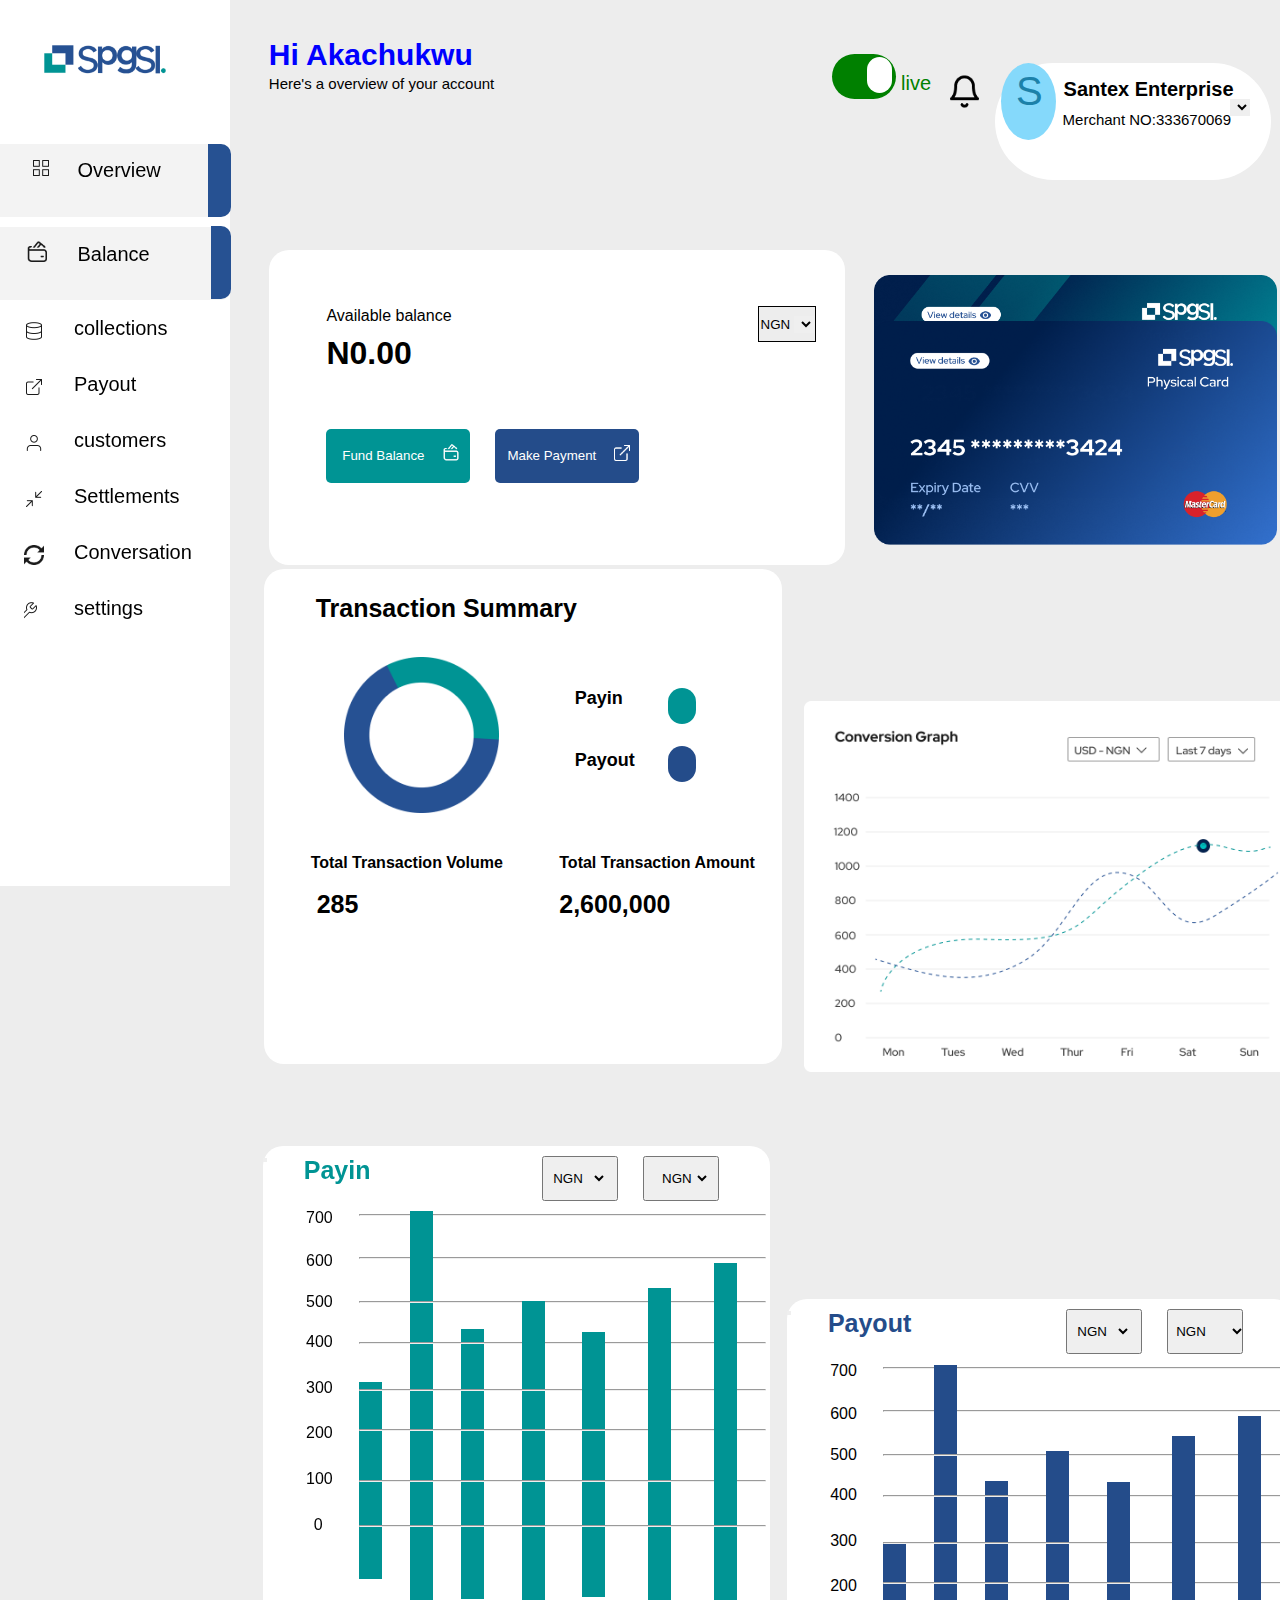
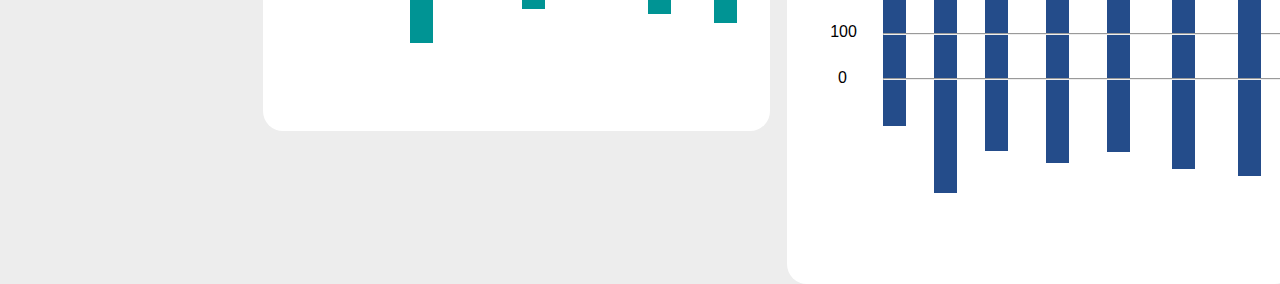
==== index.html @ f30aaa56 "finalized product" ====
<!DOCTYPE html>
<html lang="en">
<head>
    <meta charset="UTF-8">
    <meta name="viewport" content="width=device-width, initial-scale=1.0">
    <title>Shallows Dashboard</title>
    <link rel="stylesheet" href="style.css">
    <link rel="icon" href="bootstrap-icons-1.11.3/">
    <!-- <link rel="stylesheet" href="bootstrap.css">
    <link rel="stylesheet" href="bootstrap.min.css"> -->
</head>
<body>
        <header class="header__container">
            <h1>Hi Akachukwu</h1>
            <p>Here's a  overview of your account</p>
            <div class="header__content">
                <button class="btn-box"></button>
                <span class="unknown"></span>
                <p>live</p>
                <img class="bell" src="Images/bell-icon.png">
            </div>

            <div class="known">
                <span class="known">S</span>
            </div>
            <div class="header__content-2">
                <h1>Santex Enterprise</h1>
                <p>Merchant NO:333670069</p>
                <div class="header__content-con">
                <select name="come" id=""></select>
            </div>
            </div>
        </header>
        <aside class="aside">
            <div class="logo">
            <img src="Images/logo.png">
        </div>
            <nav class="navbar">
                
                <div class="nav-content">
                <img class="img-1" src="Images/overview-icon.png">
                <a href="index.html">Overview</a>
                <span class="span-1"></span>
            </div>
            <div class="nav-content-1">
                <div class="nav-content-2">
                <img class="image" src="Images/balances-icon.png">
                <a href="balance.html">Balance</a>
                <span class="span-2"></span>
            </div>
            </div>

                <img src="Images/collections-icon.png">
                <p class="active">collections</p>

                <img src="Images/payout-icon.png">
                <p class="active">Payout</p>

                <img src="Images/customer-icon.png">
                <p class="active">customers</p>

                <img src="Images/settlement-icon.png">
                <p class="active">Settlements</p>

                <img src="Images/conversion-icon.png">
                <p class="active">Conversation</p>

                <img src="Images/settings-icon.png">
                <p class="active">settings</p>
            </nav>
        </aside>
        <main class="main__container">
            <p>Available balance</p>
            <h1>N0.00</h1>
            <div class="main__content-1">
                <button class="btn-box-2">
                    NGN
                    <select name="" id=""></select>
                </button>
            </div>
            <div class="main__content">
                <button class="make">Fund Balance<img src="Images/wallet-icon.png"></button>
                <button class="fund">Make Payment<img src="Images/transfer-icon.png"></button>
            </div>

            <div class="atm-cards">
                <img src="Images/card-1.png">
                </div>
                <div class="atm-card-1">
                <img src="Images/card-2.png">
            </div>


            <div class="next__section">
                <h1>Transaction Summary</h1>
                <div class="next__section-1">
                    <img src="Images/chart.png">
                    <p class="p-1">Payin <span class="s-1"></span></p>
                    <p class="p-2">Payout <span class="s-2"></span></p>
                </div>
                <div class="contents">
                    <p>Total Transaction Volume</p>
                    <h1>285</h1>
                </div>
                <div class="content-2">
                    <p>Total Transaction Amount</p>
                    <h1>2,600,000</h1>
                </div>
            </div>

            <div class="ruin">
                <img src="Images/graph-one.png" alt="graph">
            </div>


            <div class="charts">


                <div class="cool-2">
                    <h1>Payin</h1>
                    <button class="btn-box-4">
                        <label class="content">NGN</label> 
                        <select class="show">
                            <option class="active">Last 7 Days</option>
                            <option class="active">Last 4 Weeks</option>
                            <option class="active">Last 12 Months</option>
                        </select>
                    </button>
                </div>
                <div class="cool-1">
                    <button class="btn-box-5">
                        NGN
                        <select name="" id=""></select>
                    </button>
                </div>


            <div class="chart-1">
                <p>700</p>
                <hr class="h-1">
                <button class="but-1"></button>
            </div>

            <div class="chart-2">
                <p>600</p>
                <hr>
                <button class="but-2"></button>
            </div>

            <div class="chart-3">
                <p>500</p>
                <hr>
                <button class="but-3"></button>
            </div>

            <div class="chart-4">
                <p>400</p>
                <hr>
                <button class="but-4"></button>
            </div>

            <div class="chart-5">
                <p>300</p>
                <hr>
                <button class="but-5"></button>
            </div>

            <div class="chart-6">
                <p>200</p>
                <hr>
                <button class="but-6"></button>
            </div>

            <div class="chart-7">
                <p>100</p>
                <hr>
                <button class="but-7"></button>
            </div>

            <div class="chart-8">
                <p>0</p>
                <hr>
                <button class="but-8"></button>
            </div>
        </div>



        
        <div class="charls">


            <div class="cool-3">
                <h1>Payout</h1>
                <button class="btn-box-7">
                    <label class="content">NGN</label> 
                    <select class="show">
                        <option class="active">Last 7 Days</option>
                        <option class="active">Last 4 Weeks</option>
                        <option class="active">Last 12 Months</option>
                    </select>
                </button>
            </div>
            <div class="cool-4">
                <button class="btn-box-8">
                    NGN
                    <select name="" id=""></select>
                </button>
            </div>


        <div class="charls-1">
            <p>700</p>
            <hr class="h-1">
            <button class="gut-1"></button>
        </div>

        <div class="charls-2">
            <p>600</p>
            <hr>
            <button class="gut-2"></button>
        </div>

        <div class="charls-3">
            <p>500</p>
            <hr>
            <button class="gut-3"></button>
        </div>

        <div class="charls-4">
            <p>400</p>
            <hr>
            <button class="gut-4"></button>
        </div>

        <div class="charls-5">
            <p>300</p>
            <hr>
            <button class="gut-5"></button>
        </div>

        <div class="charls-6">
            <p>200</p>
            <hr>
            <button class="gut-6"></button>
        </div>

        <div class="charls-7">
            <p>100</p>
            <hr>
            <button class="gut-7"></button>
        </div>

        <div class="charls-8">
            <p>0</p>
            <hr>
            <button class="gut-8"></button>
        </div>
    </div>
        </main>
    
</body>
</html>
---- style.css ----
*{
    margin: 0;
    padding: 0;
    font-family: 'Poppins', sans-serif;
}

body{
    background: #ededed;
    overflow-x: hidden;
}

aside{
    position: fixed;
    left: 0;
    top: 0;
    right: 50;
    padding: 20% 5%;
    background: #fff;
    height: 70vh;
    width: 8%;
    border-top-right-radius: 20%;
}
.aside{
    margin-top: -20%;
    border-top-right-radius: 20%;
}

.logo img{
    width: 120%;
    margin-top: 40px;
    margin-left: -20%;
}

aside a{
    text-decoration: none;
    display: flex;
    display: inline;
    margin-top: 10%;
}

.aside a{
    line-height: 2rem;
    color: black;
    margin-top: 200%;
}

.navbar p{
    line-height: 3.5rem;
    font-size: 20px;
    margin-left: 10px;
}

.navbar{
    margin-top: 60%;
    position: relative;
}

.span-1{
    background: rgb(38,81,146);
    align-items: center;
    width: 15%;
    height: 8.1vh;
    float: right;
    border-top-right-radius: 10px;
    border-bottom-right-radius: 10px;
    margin-top: -0.2%;
}

.nav-content-1 a{
    position: absolute;
    padding-bottom: 10%;
    font-size: 20px;
    margin-top: 10%;
    display: flex;
    text-align: center;
    /* margin-bottom: 20px; */
    text-decoration: none;
}

.nav-content-1 p{
    margin-top: 10px;
    position: absolute;
}

.navbar .nav-content{
    background: rgba(243,243,243);
    width: 150%;
    height: 8.1vh;
    padding-left: 80px;
    margin-left: -65%;
    margin-top: 20%;
    position: relative;
    border-top-right-radius: 10px;
    border-bottom-right-radius: 10px;
}

.navbar .nav-content a{
    font-size: 20px;
    margin-top: 10%;
    margin-top: 4%;
    position: absolute;
}

.navbar .nav-content:hover{
    transition: ease-in 2s;
    transition: ease-out 2s;
    background-size: cover;
    padding-left: -80px;
    background-color: rgba(243,243,243);
}

.navbar .nav-content img{
    margin-top: -33px;
    margin-left: -20%;
    position: absolute;
}

.nav-content-2{
    background-color: rgba(243,243,243);
    width: 150%;
    height: 8.1vh;
    padding-left: 80px;
    margin-left: -65%;
    border-top-right-radius: 10px;
    border-bottom-right-radius: 10px;
    margin-top: 10%;
    /* position: relative; */
}

.nav-content-2 .span-2{
    background-color: rgb(38,81,146);
    align-items: center;
    width: 20%;
    height: 8.1vh;
    float: right; 
    border-top-right-radius: 10px;
    border-bottom-right-radius: 10px;
    /* margin-top: -15%;  */
    position: absolute;
    margin-left: 130%;
    margin-top: -1.2%;
}

.nav-content-2 a:hover{
    transition: ease-in 2s;
    transition: ease-out 2s;
    background-size: cover;
    padding-left: 50px;
    background-color: rgba(243,243,243);
}

.nav-content-1 a:hover{
    width: 150%;
    /* padding-left: 50px; */
    transition: ease-in 2s;
    transition: ease-out 2s;
    background-size: cover;
}

.nav-content-1 img:hover{
    /* padding-left: 50px; */
    transition: 2s;
} 


.navbar .nav-content-1 img{
    margin-left: -50px;
    margin-top: -7px;
}

.active:hover{
    transition: ease-in 2s;
    transition: ease-out 2s;
    background-size: cover;
    padding-left: 50px;
    background-color: rgba(243,243,243);
}

.navbar img{
    position: absolute;
    margin-left: -35%;
    display: inline;
    display: flex;
    align-items: center;
    line-height: 1rem; 
    padding-top: 20%;
    width: 20px;
    padding-left: -20px;
    margin-left: -40px;
}

/* Header Section */

.header__container h1{
    font-size: 30px;
    font-weight: 600;
    color: blue;
    font-family: 'Poppins', sans-serif;
    margin-left: 21%;
    margin-top: 3%;
}

.header__container p{
    font-size: 15px;
    color: black;
    font-family: 'Poppins', sans-serif;
    margin-left: 21%;
    margin-top: 10%;
    margin-top: 3px;
}
.unknown:hover{
    margin-left: -7%;
    margin-left: -25%;
    /* transition: ease-in 8s; */
    transition: ease-in-out 1s;
}

.header__content{
    position: relative;
    margin-top: -3%;
}

.btn-box{
    margin-left: 65%;
    background-color: green;
    width: 5%;
    height: 5vh;
    border-radius: 30px;
    border: none;
}

.unknown{
    margin-left: -2.3%;
    background-color: white;
    width: 2%;
    height: 4vh;
    border-radius: 80px;
    border: none;
    margin-top: 3px;
    position: absolute;
}
.header__content p{
    margin-left: 70.4%;
    color: green;
    font-size: 20px;
    font-family: 'Poppins', sans-serif;
    margin-top: -2.4%;
}



.header__content img{
    margin-left: 74%;
    width: 35px;
    margin-top: -50px;
}

.bell{
    animation-name: header__content;
    transition: 2s;
}

@keyframes bell{
    0%{left: -20px}
    10%{right: 20px;}
}

.header__content-2{
    width: 21.6%;
    margin-left: 77.7%;
    height: 13vh;
    background-color: #fff;
    margin-top: -130px;
    border-radius: 60px;
    /* position: relative2 */
}

.known{
    width: 40px;
    margin-top: -5px;
    height: 7.9vh;
    margin-top: -0px;
    margin-left: 80%;
    border-radius: 50%;
    font-size: 40px;
    position: relative;
}

.known span{
    margin-left: -7px;
    position: absolute;
    background-color: rgb(133, 217, 251);
    padding-left: 15px;
    margin-top: -50px;
    margin-left: -23px;
    padding-top: 6px;
    color: rgb(28, 129, 169);
}

.header__content-2 h1{
    font-size: 20px;
    color: black;
    font-weight: 700;
    padding-top: 15px;
    margin-left: 69px;
}

.header__content-con{
    margin-top: -30px;
}

.header__content-con select{
    margin-left: 85%;
    /* margin-top: -40px; */
    margin: 0px 20% 30px 85%;
    border: none;
}

.come{
    margin-top: -40px;
}

.header__content-2 p{
    color: black;
    padding-top: -20px;
    margin-top: 10px;
    padding-left: 10px;

}

.main__container{
    width: 45%;
    height: 35vh;
    background-color: #fff;
    margin-left: 21%;
    margin-top: 70px;
    border-radius: 20px;
}

.main__container p{
    padding-top: 10%;
    padding-left: 10%;
    font-weight: 300;
}

.main__container h1{
    padding-left: 10%;
    padding-top: 10px;
}

.main__content-1{
    margin-top: -10%;
}

.btn-box-2{
    margin-left: 85%;
    margin-top: -12px;
    width: 10%;
    height: 4vh;
    background: #ededed;
    border: 1px solid;
    
}

.btn-box-2 select{
    border: none;
}

.fund{
    width: 25%;
    margin-left: 20px;
    margin-top: 15%;
    height: 6vh;
    padding-right: 30px;
    border: none;
    color: #fff;
    background-color: #244C8A;
    border-radius: 5px;
}

.make{
    margin-left: 10%;
    width: 25%;
    height: 6vh;
    padding-right: 30px;
    background-color: #009494;
    border: none;
    color: #fff;
    border-radius: 5px;
}

.main__content button{
    position: relative;
}

.main__content img{
    width: 20px;
    padding-left: 16px;
    align-items: center;
    position: absolute;
    margin-top: -5px;
    color: #fff;
}

.atm-cards{
    position: relative;
}

.atm-cards img{
    position: absolute;
    width: 70%;
    margin-left: 105%;
    margin-top: -36%;
}

.atm-card-1{
    position: relative;
}

.atm-card-1 img{
    position: absolute;
    width: 70%;
    margin-left: 105%;
    margin-top: -28%;
}

.next__section{
    position: fixed;
    position: relative;
    width: 90%;
    height: 55vh;
    background-color: #fff;
    margin-top: 60px;
    border-radius: 20px;
    margin-top: 15%;
    margin-left: -5px !important;
}

.next__section h1{
    font-size: 25px;
    margin-top: 15px;
    position: absolute;
}

.next__section-1 img{
    width: 30%;
    position: absolute;
    margin-top: 17%;
    padding-left: 80px;
}

.next__section-1{
    position: relative;
}

.next__section-1 .p-1{
    color: #000;
    font-size: 18px;
    font-weight: bold;
    margin-left: 50%;
    margin-top: 13%;
    position: absolute;
}

.next__section-1 .p-2{
    color: #000;
    font-size: 18px;
    font-weight: bold;
    margin-left: 50%;
    margin-top: 25%;
    position: absolute;
}

.next__section-1 .s-1{
    width: 28%;
    height: 4vh;
    background-color: #009494;
    margin-left: 45%;
    position: absolute;
    border-radius: 30px;
}

.next__section-1 .s-2{
    width: 25%;
    height: 4vh;
    background-color: #244C8A;
    margin-left: 30%;
    position: absolute;
    border-radius: 30px;
    margin-top: -4px;
}

.contents{
    position: relative;
}

.contents p{
    position: absolute;
    margin-top: 45%;
    margin-left: -5px;
    font-weight: bold;
}

.contents h1{
    position: absolute;
    margin-top: 60%;
    margin-left: 1px;
}

.content-2 p{
    position: absolute;
    margin-top: 45%;
    margin-left: 47%;
    font-weight: bold;
}

.content-2 h1{
    position: absolute;
    margin-top: 60%;
    margin-left: 47%;
}

.ruin{
    position: relative;
    margin-top: -33%;
}

.ruin img{
    width: 85%;
    margin-left: 93%;
    margin-top: -30%;
}

.cool{
    margin-top: 2%;
    margin-left: 15px;
    font-size: 15px;
    position: absolute;
}

.cool-2 h1{
    position: absolute;
    font-size: 25px;
    margin-left: -10px;
    color: #009494;
}

.cool button{
    margin-left: 20%;
}

.cool-2 .btn-box-4{
    margin-top: 2%;
    width: 15%;
    height: 5vh;
    margin-left: 75%;
    position: absolute;
    align-items: center;
    text-align: center;
}

.cool-2 .btn-box-4 select{
    border: none;
}

.show{
    width: 15px;
    text-decoration: none;
    background: none;
    border: none;
    color: black;
    margin-right: -10px;

}

.come{
    color: black;
    font-size: 20px;
}

.cool-1 .btn-box-5{
    margin-top: 2%;
    width: 15%;
    height: 5vh;
    margin-left: 55%;
    position: absolute;
    align-items: center;
    text-align: center;
}

.cool-1 .btn-box-5 select{
    border: none;
}

.charts{
    width: 88%;
    height: 65vh;
    background-color: #fff;
    margin-left: -1%;
    margin-top: 70px;
    border-radius: 20px;
    position: relative;
}

hr{
    background-color: green;
}

.charts hr{
    background-color: #009494;
    color: #009494;
}

.chart-1 p{
    position: absolute;
    margin-top: 2.5%;
    padding-left: 43px;
}

.chart-1 hr{
    position: absolute;
    margin-top: 13.5%;
    width: 25.3rem;
    margin-left: 19%;
    color: green;
}

.h-1{
    background-color: green;
}

.but-1{
    width: 23px;
    background-color: #009494;
    color: green;
    margin-top: 46.7%;
    display: flex;
    border: none;
    height: 21.9vh;
    margin-left: 19%;
    position: absolute;
}

.chart-2 p{
    position: absolute;
    margin-top: 11%;
    padding-left: 43px;
}

.chart-2 hr{
    position: absolute;
    margin-top: 22%;
    width: 25.3rem;
    margin-left: 19%;
    color: green;
}

.but-2{
    width: 23px;
    background-color: #009494;
    color: green;
    margin-top: 12.8%;
    display: flex;
    border: none;
    height: 48vh;
    margin-left: 29%;
    position: absolute;
}

.chart-3 p{
    position: absolute;
    margin-top: 19%;
    padding-left: 43px;
}

.chart-3 hr{
    position: absolute;
    margin-top: 30.7%;
    width: 25.3rem;
    margin-left: 19%;
    background-color: #009494;
}

.but-3{
    width: 23px;
    background-color: #009494;
    color: green;
    margin-top: 36.2%;
    display: flex;
    border: none;
    height: 30vh;
    margin-left: 39%;
    position: absolute;
}

.chart-4 p{
    position: absolute;
    margin-top: 27%;
    padding-left: 43px;
}

.chart-4 hr{
    position: absolute;
    margin-top: 38.8%;
    width: 25.3rem;
    margin-left: 19%;
    color: blue;
}

.but-4{
    width: 23px;
    background-color: #009494;
    color: green;
    margin-top: 30.6%;
    display: flex;
    border: none;
    height: 34.3vh;
    margin-left: 51%;
    position: absolute;
}

.chart-5 p{
    position: absolute;
    margin-top: 36%;
    padding-left: 43px;
}

.chart-5 hr{
    position: absolute;
    margin-top: 48%;
    width: 25.3rem;
    margin-left: 19%;
    color: blue;
}

.but-5{
    width: 23px;
    background-color: #009494;
    color: green;
    margin-top: 36.7%;
    display: flex;
    border: none;
    height: 29.5vh;
    margin-left: 63%;
    position: absolute;
}

.chart-6 p{
    position: absolute;
    margin-top: 45%;
    padding-left: 43px;
}

.chart-6 hr{
    position: absolute;
    margin-top: 56%;
    width: 25.3rem;
    margin-left: 19%;
    color: blue;
}

.but-6{
    width: 23px;
    background-color: #009494;
    color: green;
    margin-top: 28%;
    display: flex;
    border: none;
    height: 36.3vh;
    margin-left: 76%;
    position: absolute;
}

.chart-7 p{
    position: absolute;
    margin-top: 54%;
    padding-left: 43px;
}

.chart-7 hr{
    position: absolute;
    margin-top: 66%;
    width: 25.3rem;
    margin-left: 19%;
    color: blue;
}
.but-7{
    width: 23px;
    background-color: #009494;
    color: green;
    margin-top: 23.1%;
    display: flex;
    border: none;
    height: 40vh;
    margin-left: 89%;
    position: absolute;
}

.chart-8 p{
    position: absolute;
    margin-top: 63%;
}

.chart-8 hr{
    position: absolute;
    margin-top: 74.8%;
    width: 25.3rem;
    margin-left: 19%;
    color: blue;
}


/* Next, Pay out */

.cool-3 h1{
    position: absolute;
    font-size: 25px;
    margin-left: -10px;
    color: #244C8A;
}

.cool-3 .btn-box-7{
    margin-top: 2%;
    width: 15%;
    height: 5vh;
    margin-left: 75%;
    position: absolute;
    align-items: center;
    text-align: center;
}

.cool-3 .btn-box-7 select{
    border: none;
    margin-left: 20px;
}

.show{
    width: 15px;
    text-decoration: none;
    background: none;
    border: none;
    color: black;
    margin-right: -10px;

}

.come{
    color: black;
    font-size: 20px;
}

.cool-4 .btn-box-8{
    margin-top: 2%;
    width: 15%;
    height: 5vh;
    margin-left: 55%;
    position: absolute;
    align-items: center;
    text-align: center;
}

.cool-4 .btn-box-8 select{
    border: none;
}

.charls{
    width: 88%;
    height: 65vh;
    background-color: #fff;
    margin-left: 90%;
    margin-top: -75%;
    border-radius: 20px;
    position: relative;
}

hr{
    background-color: green;
}

.charls hr{
    position: absolute;
    background-color: #244C8A;
    color: #244C8A;
}

.cool-3 p{
    /* line-height: 20rem; */
}

.charls-1 p{
    position: absolute;
    margin-top: 2.5%;
    padding-left: 43px;
}

.charls-1 hr{
    position: absolute;
    margin-top: 13.5%;
    width: 25.3rem;
    margin-left: 19%;
    color: green;
}

.h-1{
    background-color: green;
}

.gut-1{
    width: 23px;
    background-color: #244C8A;
    color: green;
    margin-top: 48%;
    display: flex;
    border: none;
    height: 20.5vh;
    margin-left: 19%;
    position: absolute;
}

.charls-2 p{
    position: absolute;
    margin-top: 11%;
    padding-left: 43px;
}

.charls-2 hr{
    position: absolute;
    margin-top: 22%;
    width: 25.3rem;
    margin-left: 19%;
    color: green;
}

.gut-2{
    width: 23px;
    background-color: #244C8A;
    color: green;
    margin-top: 13.1%;
    display: flex;
    border: none;
    height: 47.6vh;
    margin-left: 29%;
    position: absolute;
}

.charls-3 p{
    position: absolute;
    margin-top: 19%;
    padding-left: 43px;
}

.charls-3 hr{
    position: absolute;
    margin-top: 30.7%;
    width: 25.3rem;
    margin-left: 19%;
    background-color: #244C8A;
}

.gut-3{
    width: 23px;
    background-color: #244C8A;
    color: green;
    margin-top: 36%;
    display: flex;
    border: none;
    height: 30vh;
    margin-left: 39%;
    position: absolute;
}

.charls-4 p{
    position: absolute;
    margin-top: 27%;
    padding-left: 43px;
}

.charls-4 hr{
    position: absolute;
    margin-top: 38.8%;
    width: 25.3rem;
    margin-left: 19%;
    color: blue;
}

.gut-4{
    width: 23px;
    background-color: #244C8A;
    color: green;
    margin-top: 30.0%;
    display: flex;
    border: none;
    height: 34.7vh;
    margin-left: 51%;
    position: absolute;
}

.charls-5 p{
    position: absolute;
    margin-top: 36%;
    padding-left: 43px;
}

.charls-5 hr{
    position: absolute;
    margin-top: 48%;
    width: 25.3rem;
    margin-left: 19%;
    color: blue;
}

.gut-5{
    width: 23px;
    background-color: #244C8A;
    color: green;
    margin-top: 36.1%;
    display: flex;
    border: none;
    height: 30vh;
    margin-left: 63%;
    position: absolute;
}

.charls-6 p{
    position: absolute;
    margin-top: 45%;
    padding-left: 43px;
}

.charls-6 hr{
    position: absolute;
    margin-top: 56%;
    width: 25.3rem;
    margin-left: 19%;
    color: blue;
}

.gut-6{
    width: 23px;
    background-color: #244C8A;
    color: green;
    margin-top: 27.1%;
    display: flex;
    border: none;
    height: 37vh;
    margin-left: 76%;
    position: absolute;
}

.charls-7 p{
    position: absolute;
    margin-top: 54%;
    padding-left: 43px;
}

.charls-7 hr{
    position: absolute;
    margin-top: 66%;
    width: 25.3rem;
    margin-left: 19%;
    color: blue;
}
.gut-7{
    width: 23px;
    background-color: #244C8A;
    color: green;
    margin-top: 23.2%;
    display: flex;
    border: none;
    height: 40vh;
    margin-left: 89%;
    position: absolute;
}

.charls-8 p{
    position: absolute;
    margin-top: 63%;
}

.charls-8 hr{
    position: absolute;
    margin-top: 74.8%;
    width: 25.3rem;
    margin-left: 19%;
    color: blue;
}
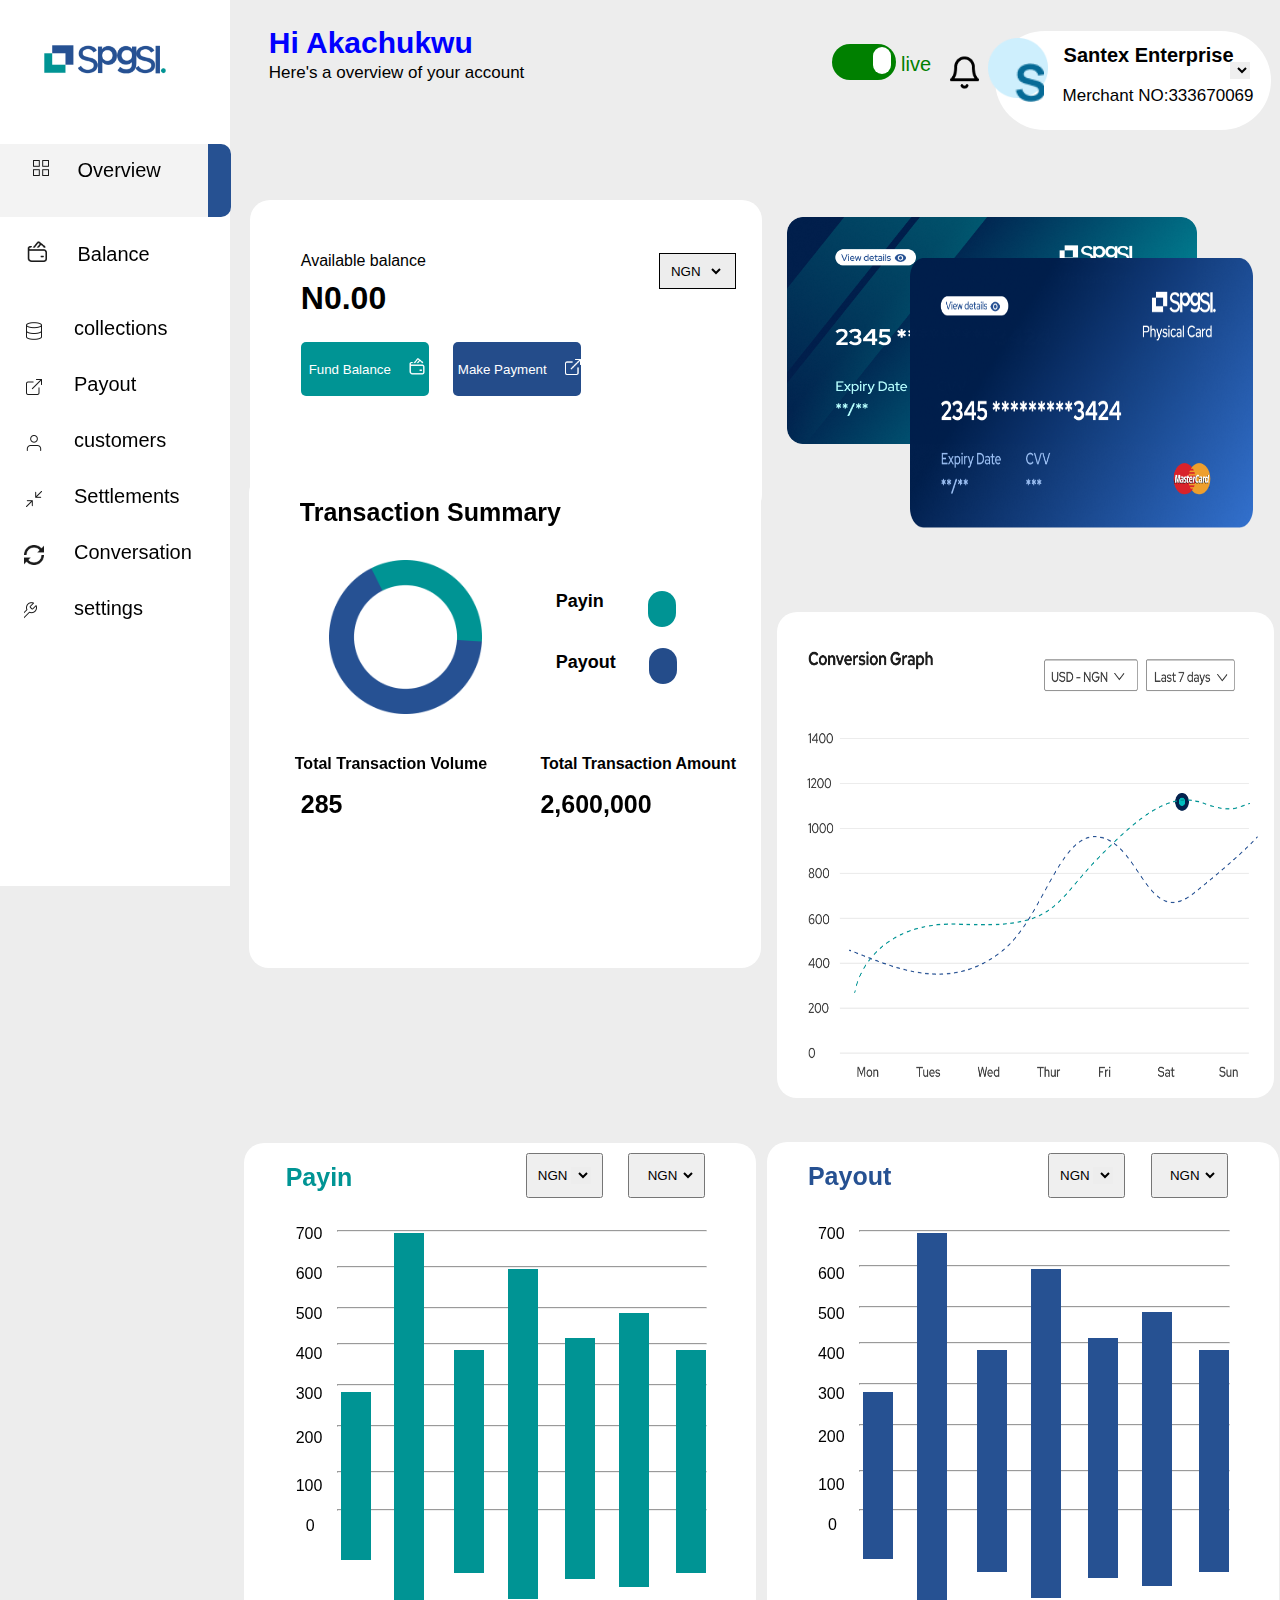
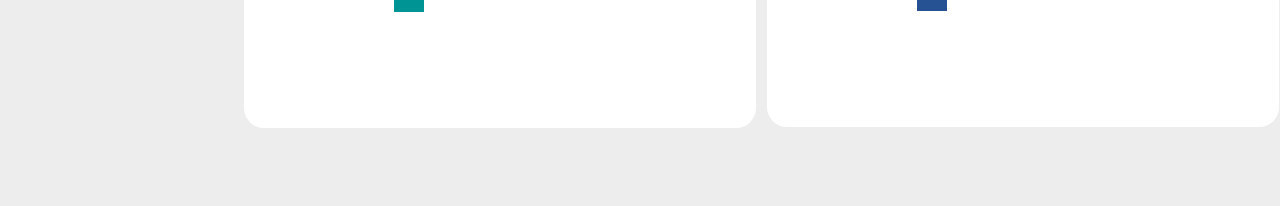
==== commit 36a5b721: "fgr" ====
--- a/index.html
+++ b/index.html
@@ -20,14 +20,18 @@
                 <img class="bell" src="Images/bell-icon.png">
             </div>
 
-            <div class="known">
-                <span class="known">S</span>
-            </div>
             <div class="header__content-2">
                 <h1>Santex Enterprise</h1>
                 <p>Merchant NO:333670069</p>
                 <div class="header__content-con">
                 <select name="come" id=""></select>
+            </div>
+    
+            <div class="known">
+                <img src="Images/profile-bg.png" alt="profile">
+            </div>
+            <div class="known-1">
+                <img src="Images/profile-img.png" alt="profile-2">
             </div>
             </div>
         </header>
@@ -126,138 +130,81 @@
                             <option class="active">Last 12 Months</option>
                         </select>
                     </button>
+                    
                 </div>
                 <div class="cool-1">
                     <button class="btn-box-5">
                         NGN
                         <select name="" id=""></select>
                     </button>
-                </div>
-
-
-            <div class="chart-1">
-                <p>700</p>
-                <hr class="h-1">
-                <button class="but-1"></button>
-            </div>
-
-            <div class="chart-2">
-                <p>600</p>
-                <hr>
-                <button class="but-2"></button>
-            </div>
-
-            <div class="chart-3">
-                <p>500</p>
-                <hr>
-                <button class="but-3"></button>
-            </div>
-
-            <div class="chart-4">
-                <p>400</p>
-                <hr>
-                <button class="but-4"></button>
-            </div>
-
-            <div class="chart-5">
-                <p>300</p>
-                <hr>
-                <button class="but-5"></button>
-            </div>
-
-            <div class="chart-6">
-                <p>200</p>
-                <hr>
-                <button class="but-6"></button>
-            </div>
-
-            <div class="chart-7">
-                <p>100</p>
-                <hr>
-                <button class="but-7"></button>
-            </div>
-
-            <div class="chart-8">
-                <p>0</p>
-                <hr>
-                <button class="but-8"></button>
-            </div>
-        </div>
-
-
-
-        
-        <div class="charls">
-
-
-            <div class="cool-3">
-                <h1>Payout</h1>
-                <button class="btn-box-7">
-                    <label class="content">NGN</label> 
-                    <select class="show">
-                        <option class="active">Last 7 Days</option>
-                        <option class="active">Last 4 Weeks</option>
-                        <option class="active">Last 12 Months</option>
-                    </select>
-                </button>
-            </div>
-            <div class="cool-4">
-                <button class="btn-box-8">
-                    NGN
-                    <select name="" id=""></select>
-                </button>
-            </div>
-
-
-        <div class="charls-1">
-            <p>700</p>
-            <hr class="h-1">
-            <button class="gut-1"></button>
-        </div>
-
-        <div class="charls-2">
-            <p>600</p>
-            <hr>
-            <button class="gut-2"></button>
-        </div>
-
-        <div class="charls-3">
-            <p>500</p>
-            <hr>
-            <button class="gut-3"></button>
-        </div>
-
-        <div class="charls-4">
-            <p>400</p>
-            <hr>
-            <button class="gut-4"></button>
-        </div>
-
-        <div class="charls-5">
-            <p>300</p>
-            <hr>
-            <button class="gut-5"></button>
-        </div>
-
-        <div class="charls-6">
-            <p>200</p>
-            <hr>
-            <button class="gut-6"></button>
-        </div>
-
-        <div class="charls-7">
-            <p>100</p>
-            <hr>
-            <button class="gut-7"></button>
-        </div>
-
-        <div class="charls-8">
-            <p>0</p>
-            <hr>
-            <button class="gut-8"></button>
-        </div>
-    </div>
+
+                    <div class="numbers">
+                    <ul class="ul">
+                        <p id="payin-1">700</p><hr id="payin-hr-1">
+                        <p id="payin-2">600</p><hr id="payin-hr-2">
+                        <p id="payin-3">500</p><hr id="payin-hr-3">
+                        <p id="payin-4">400</p><hr id="payin-hr-4">
+                        <p id="payin-5">300<p><hr id="payin-hr-5">
+                        <p id="payin-6">200</p><hr id="payin-hr-6">
+                        <p id="payin-7">100</p><hr id="payin-hr-7">
+                        <p id="payin-8">0</p><hr id="payin-hr-8">
+                    </ul>
+                    <div class="stressed">
+                        <p id="payin-s-1"></p>
+                        <p id="payin-s-2"></p>
+                        <p id="payin-s-3"></p>
+                        <p id="payin-s-4"></p>
+                        <p id="payin-s-5"></p>
+                        <p id="payin-s-6"></p>
+                        <p id="payin-s-7"></p>
+                        <p id="payin-s-8"></p>
+                    </div>
+                </div>
+
+
+         <div class="charls">
+
+
+                <div class="cook-2">
+                    <h1>Payout</h1>
+                    <button class="btn-box-4">
+                        <label class="content">NGN</label> 
+                        <select class="show">
+                            <option class="active">Last 7 Days</option>
+                            <option class="active">Last 4 Weeks</option>
+                            <option class="active">Last 12 Months</option>
+                        </select>
+                    </button>
+                    
+                </div>
+                <div class="cook-1">
+                    <button class="btn-box-5">
+                        NGN
+                        <select name="" id=""></select>
+                    </button>
+
+                    <div class="sumbers">
+                    <ul class="ul">
+                        <p id="payout-1">700</p><hr id="payout-hr-1">
+                        <p id="payout-2">600</p><hr id="payout-hr-2">
+                        <p id="payout-3">500</p><hr id="payout-hr-3">
+                        <p id="payout-4">400</p><hr id="payout-hr-4">
+                        <p id="payout-5">300<p><hr id="payout-hr-5">
+                        <p id="payout-6">200</p><hr id="payout-hr-6">
+                        <p id="payout-7">100</p><hr id="payout-hr-7">
+                        <p id="payout-8">0</p><hr id="payout-hr-8">
+                    </ul>
+                    <div class="blessed">
+                        <p id="payout-s-1"></p>
+                        <p id="payout-s-2"></p>
+                        <p id="payout-s-3"></p>
+                        <p id="payout-s-4"></p>
+                        <p id="payout-s-5"></p>
+                        <p id="payout-s-6"></p>
+                        <p id="payout-s-7"></p>
+                        <p id="payout-s-8"></p>
+                    </div>
+                </div>                
         </main>
-    
 </body>
 </html>--- a/style.css
+++ b/style.css
@@ -101,14 +101,6 @@
     position: absolute;
 }
 
-.navbar .nav-content:hover{
-    transition: ease-in 2s;
-    transition: ease-out 2s;
-    background-size: cover;
-    padding-left: -80px;
-    background-color: rgba(243,243,243);
-}
-
 .navbar .nav-content img{
     margin-top: -33px;
     margin-left: -20%;
@@ -116,7 +108,6 @@
 }
 
 .nav-content-2{
-    background-color: rgba(243,243,243);
     width: 150%;
     height: 8.1vh;
     padding-left: 80px;
@@ -127,53 +118,10 @@
     /* position: relative; */
 }
 
-.nav-content-2 .span-2{
-    background-color: rgb(38,81,146);
-    align-items: center;
-    width: 20%;
-    height: 8.1vh;
-    float: right; 
-    border-top-right-radius: 10px;
-    border-bottom-right-radius: 10px;
-    /* margin-top: -15%;  */
-    position: absolute;
-    margin-left: 130%;
-    margin-top: -1.2%;
-}
-
-.nav-content-2 a:hover{
-    transition: ease-in 2s;
-    transition: ease-out 2s;
-    background-size: cover;
-    padding-left: 50px;
-    background-color: rgba(243,243,243);
-}
-
-.nav-content-1 a:hover{
-    width: 150%;
-    /* padding-left: 50px; */
-    transition: ease-in 2s;
-    transition: ease-out 2s;
-    background-size: cover;
-}
-
-.nav-content-1 img:hover{
-    /* padding-left: 50px; */
-    transition: 2s;
-} 
-
 
 .navbar .nav-content-1 img{
     margin-left: -50px;
     margin-top: -7px;
-}
-
-.active:hover{
-    transition: ease-in 2s;
-    transition: ease-out 2s;
-    background-size: cover;
-    padding-left: 50px;
-    background-color: rgba(243,243,243);
 }
 
 .navbar img{
@@ -197,11 +145,11 @@
     color: blue;
     font-family: 'Poppins', sans-serif;
     margin-left: 21%;
-    margin-top: 3%;
+    margin-top: 2%;
 }
 
 .header__container p{
-    font-size: 15px;
+    font-size: 17px;
     color: black;
     font-family: 'Poppins', sans-serif;
     margin-left: 21%;
@@ -224,16 +172,16 @@
     margin-left: 65%;
     background-color: green;
     width: 5%;
-    height: 5vh;
+    height: 4vh;
     border-radius: 30px;
     border: none;
 }
 
 .unknown{
-    margin-left: -2.3%;
+    margin-left: -1.8%;
     background-color: white;
-    width: 2%;
-    height: 4vh;
+    width: 1.4%;
+    height: 3vh;
     border-radius: 80px;
     border: none;
     margin-top: 3px;
@@ -247,8 +195,6 @@
     margin-top: -2.4%;
 }
 
-
-
 .header__content img{
     margin-left: 74%;
     width: 35px;
@@ -256,64 +202,85 @@
 }
 
 .bell{
-    animation-name: header__content;
-    transition: 2s;
-}
-
-@keyframes bell{
+    animation-name: why;
+    transition: 1s;
+}
+
+@keyframes why{
     0%{left: -20px}
     10%{right: 20px;}
+    20%{left: -20px;}
+    40%{right: 20px;}
 }
 
 .header__content-2{
     width: 21.6%;
     margin-left: 77.7%;
-    height: 13vh;
+    height: 11vh;
     background-color: #fff;
-    margin-top: -130px;
+    margin-top: -63px;
     border-radius: 60px;
-    /* position: relative2 */
+    position: relative;
 }
 
 .known{
     width: 40px;
     margin-top: -5px;
     height: 7.9vh;
-    margin-top: -0px;
+    margin-top: 73px;
     margin-left: 80%;
     border-radius: 50%;
     font-size: 40px;
     position: relative;
 }
 
-.known span{
-    margin-left: -7px;
-    position: absolute;
-    background-color: rgb(133, 217, 251);
-    padding-left: 15px;
-    margin-top: -50px;
-    margin-left: -23px;
-    padding-top: 6px;
-    color: rgb(28, 129, 169);
+.known img{
+    width: 60px;
+    position: absolute;
+    display: flex;
+    margin-top: -144px;
+    margin-left: -228px;
+}
+
+.known-1{
+    position: relative;
+}
+
+.known-1 img{
+    position: absolute;
+    width: 30px;
+    margin-left: 7%;
+    margin-top: -190px;
 }
 
 .header__content-2 h1{
     font-size: 20px;
     color: black;
     font-weight: 700;
-    padding-top: 15px;
+    padding-top: 5px;
     margin-left: 69px;
+    position: absolute;
+    padding-top: 7px;
 }
 
 .header__content-con{
-    margin-top: -30px;
+    /* margin-top: -30px; */
+    position: relative;
+}
+
+.header__content-2 p{
+    position: absolute;
+    padding-bottom: 24px;
+    bottom: 0;
+    margin-top: 10%;
 }
 
 .header__content-con select{
-    margin-left: 85%;
+    margin-left: 94%;
     /* margin-top: -40px; */
     margin: 0px 20% 30px 85%;
     border: none;
+    margin-top: 11%;
 }
 
 .come{
@@ -328,11 +295,13 @@
 
 }
 
+
 .main__container{
-    width: 45%;
+    width: 40%;
     height: 35vh;
     background-color: #fff;
-    margin-left: 21%;
+    margin-left: 19.5%;
+    position: relative;
     margin-top: 70px;
     border-radius: 20px;
 }
@@ -350,20 +319,23 @@
 
 .main__content-1{
     margin-top: -10%;
+    position: relative;
 }
 
 .btn-box-2{
-    margin-left: 85%;
+    margin-left: 80%;
     margin-top: -12px;
-    width: 10%;
+    width: 15%;
     height: 4vh;
     background: #ededed;
     border: 1px solid;
+    position: absolute;
     
 }
 
 .btn-box-2 select{
     border: none;
+    background-color: #ededed;
 }
 
 .fund{
@@ -408,9 +380,9 @@
 
 .atm-cards img{
     position: absolute;
-    width: 70%;
+    width: 80%;
     margin-left: 105%;
-    margin-top: -36%;
+    margin-top: -35%;
 }
 
 .atm-card-1{
@@ -419,21 +391,22 @@
 
 .atm-card-1 img{
     position: absolute;
-    width: 70%;
-    margin-left: 105%;
-    margin-top: -28%;
+    width: 67%;
+    height: 30vh;
+    margin-left: 129%;
+    margin-top: -27%;
 }
 
 .next__section{
     position: fixed;
     position: relative;
-    width: 90%;
+    width: 100%;
     height: 55vh;
     background-color: #fff;
     margin-top: 60px;
     border-radius: 20px;
     margin-top: 15%;
-    margin-left: -5px !important;
+    margin-left: -1px !important;
 }
 
 .next__section h1{
@@ -526,9 +499,11 @@
 }
 
 .ruin img{
-    width: 85%;
-    margin-left: 93%;
-    margin-top: -30%;
+    width: 97%;
+    margin-left: 103%;
+    margin-top: -36.5%;
+    height: 54vh;
+    border-radius: 20px;
 }
 
 .cool{
@@ -543,6 +518,7 @@
     font-size: 25px;
     margin-left: -10px;
     color: #009494;
+    padding-top: 20px;
 }
 
 .cool button{
@@ -570,7 +546,6 @@
     border: none;
     color: black;
     margin-right: -10px;
-
 }
 
 .come{
@@ -590,236 +565,207 @@
 
 .cool-1 .btn-box-5 select{
     border: none;
+    background-color: #ededed;
 }
 
 .charts{
-    width: 88%;
+    width: 100%;
     height: 65vh;
     background-color: #fff;
     margin-left: -1%;
-    margin-top: 70px;
+    margin-top: 8%;
     border-radius: 20px;
     position: relative;
 }
 
-hr{
-    background-color: green;
-}
-
-.charts hr{
+.numbers{
+    position: relative;
+}
+
+.ul{
+    display: block;
+}
+
+#payin-1{
+    position: absolute;
+    line-height: 5rem;
+}
+
+#payin-hr-1{
+    width: 72%;
+    margin-top: 17%;
+    position: absolute;
+    margin-left: 18%;
+}
+
+#payin-2{
+    position: absolute;
+    line-height: 10rem;
+}
+
+#payin-hr-2{
+    width: 72%;
+    margin-top: 24%;
+    position: absolute;
+    margin-left: 18%;
+}
+
+#payin-3{
+    position: absolute;
+    line-height: 15rem;
+}
+
+#payin-hr-3{
+    width: 72%;
+    margin-top: 32%;
+    position: absolute;
+    margin-left: 18%;
+}
+
+#payin-4{
+    position: absolute;
+    line-height: 20rem;
+}
+
+#payin-hr-4{
+    width: 72%;
+    margin-top: 39%;
+    position: absolute;
+    margin-left: 18%;
+}
+
+#payin-5{
+    position: absolute;
+    line-height: 25rem;
+}
+
+#payin-hr-5{
+    width: 72%;
+    margin-top: 37%;
+    position: absolute;
+    margin-left: 18%;
+}
+
+#payin-6{
+    position: absolute;
+    line-height: 24rem;
+}
+
+#payin-hr-6{
+    width: 72%;
+    margin-top: 45%;
+    position: absolute;
+    margin-left: 18%;
+}
+
+#payin-7{
+    position: absolute;
+    line-height: 30rem;
+}
+
+#payin-hr-7{
+    width: 72%;
+    margin-top: 54%;
+    position: absolute;
+    margin-left: 18%;
+}
+
+#payin-8{
+    position: absolute;
+    line-height: 35rem;
+    margin-left: 10px;
+}
+
+#payin-hr-8{
+    width: 72%;
+    margin-top: 61.5%;
+    position: absolute;
+    margin-left: 18%;
+}
+
+
+.stressed{
+    position: relative;
+    width: 300px;
+}
+
+#payin-s-1{
+    position: absolute;
+    margin-top: 66%;
     background-color: #009494;
-    color: #009494;
-}
-
-.chart-1 p{
-    position: absolute;
-    margin-top: 2.5%;
-    padding-left: 43px;
-}
-
-.chart-1 hr{
-    position: absolute;
-    margin-top: 13.5%;
-    width: 25.3rem;
-    margin-left: 19%;
-    color: green;
-}
-
-.h-1{
-    background-color: green;
-}
-
-.but-1{
-    width: 23px;
+    margin-left: 32.1%;
+    height: 15.3vh;
+}
+
+#payin-s-2{
+    position: absolute;
+    margin-top: 13%;
     background-color: #009494;
-    color: green;
-    margin-top: 46.7%;
-    display: flex;
-    border: none;
-    height: 21.9vh;
-    margin-left: 19%;
-    position: absolute;
-}
-
-.chart-2 p{
-    position: absolute;
-    margin-top: 11%;
-    padding-left: 43px;
-}
-
-.chart-2 hr{
-    position: absolute;
-    margin-top: 22%;
-    width: 25.3rem;
-    margin-left: 19%;
-    color: green;
-}
-
-.but-2{
-    width: 23px;
+    margin-left: 50%;
+    height: 38.7vh;
+}
+
+#payin-s-3{
+    position: absolute;
+    margin-top: 52%;
     background-color: #009494;
-    color: green;
-    margin-top: 12.8%;
-    display: flex;
-    border: none;
-    height: 48vh;
-    margin-left: 29%;
-    position: absolute;
-}
-
-.chart-3 p{
-    position: absolute;
-    margin-top: 19%;
-    padding-left: 43px;
-}
-
-.chart-3 hr{
-    position: absolute;
-    margin-top: 30.7%;
-    width: 25.3rem;
-    margin-left: 19%;
+    margin-left: 70%;
+    height: 21.4vh;
+}
+
+#payin-s-4{
+    position: absolute;
+    margin-top: 25%;
     background-color: #009494;
-}
-
-.but-3{
-    width: 23px;
+    margin-left: 88%;
+    height: 33.3vh;
+}
+
+#payin-s-5{
+    position: absolute;
+    margin-top: 48%;
     background-color: #009494;
-    color: green;
-    margin-top: 36.2%;
-    display: flex;
-    border: none;
-    height: 30vh;
-    margin-left: 39%;
-    position: absolute;
-}
-
-.chart-4 p{
-    position: absolute;
-    margin-top: 27%;
-    padding-left: 43px;
-}
-
-.chart-4 hr{
-    position: absolute;
-    margin-top: 38.8%;
-    width: 25.3rem;
-    margin-left: 19%;
-    color: blue;
-}
-
-.but-4{
-    width: 23px;
+    margin-left: 107%;
+    height: 23.4vh;
+}
+
+#payin-s-6{
+    position: absolute;
+    margin-top: 39.5%;
     background-color: #009494;
-    color: green;
-    margin-top: 30.6%;
-    display: flex;
-    border: none;
-    height: 34.3vh;
-    margin-left: 51%;
-    position: absolute;
-}
-
-.chart-5 p{
-    position: absolute;
-    margin-top: 36%;
-    padding-left: 43px;
-}
-
-.chart-5 hr{
-    position: absolute;
-    margin-top: 48%;
-    width: 25.3rem;
-    margin-left: 19%;
-    color: blue;
-}
-
-.but-5{
-    width: 23px;
+    margin-left: 125%;
+    height: 27.1vh;
+}
+
+#payin-s-7{
+    position: absolute;
+    margin-top: 52%;
     background-color: #009494;
-    color: green;
-    margin-top: 36.7%;
-    display: flex;
-    border: none;
-    height: 29.5vh;
-    margin-left: 63%;
-    position: absolute;
-}
-
-.chart-6 p{
-    position: absolute;
-    margin-top: 45%;
-    padding-left: 43px;
-}
-
-.chart-6 hr{
-    position: absolute;
-    margin-top: 56%;
-    width: 25.3rem;
-    margin-left: 19%;
-    color: blue;
-}
-
-.but-6{
-    width: 23px;
-    background-color: #009494;
-    color: green;
-    margin-top: 28%;
-    display: flex;
-    border: none;
-    height: 36.3vh;
-    margin-left: 76%;
-    position: absolute;
-}
-
-.chart-7 p{
-    position: absolute;
-    margin-top: 54%;
-    padding-left: 43px;
-}
-
-.chart-7 hr{
-    position: absolute;
-    margin-top: 66%;
-    width: 25.3rem;
-    margin-left: 19%;
-    color: blue;
-}
-.but-7{
-    width: 23px;
-    background-color: #009494;
-    color: green;
-    margin-top: 23.1%;
-    display: flex;
-    border: none;
-    height: 40vh;
-    margin-left: 89%;
-    position: absolute;
-}
-
-.chart-8 p{
-    position: absolute;
-    margin-top: 63%;
-}
-
-.chart-8 hr{
-    position: absolute;
-    margin-top: 74.8%;
-    width: 25.3rem;
-    margin-left: 19%;
-    color: blue;
-}
-
-
-/* Next, Pay out */
-
-.cool-3 h1{
+    margin-left: 144%;
+    height: 21.4vh;
+}
+
+
+.cook{
+    margin-top: 2%;
+    margin-left: 15px;
+    font-size: 15px;
+    position: absolute;
+}
+
+.cook-2 h1{
     position: absolute;
     font-size: 25px;
     margin-left: -10px;
-    color: #244C8A;
-}
-
-.cool-3 .btn-box-7{
+    color: #265192;
+    padding-top: 20px;
+}
+
+.cook button{
+    margin-left: 20%;
+}
+
+.cook-2 .btn-box-4{
     margin-top: 2%;
     width: 15%;
     height: 5vh;
@@ -829,9 +775,8 @@
     text-align: center;
 }
 
-.cool-3 .btn-box-7 select{
-    border: none;
-    margin-left: 20px;
+.cook-2 .btn-box-4 select{
+    border: none;
 }
 
 .show{
@@ -849,7 +794,7 @@
     font-size: 20px;
 }
 
-.cool-4 .btn-box-8{
+.cook-1 .btn-box-5{
     margin-top: 2%;
     width: 15%;
     height: 5vh;
@@ -859,228 +804,183 @@
     text-align: center;
 }
 
-.cool-4 .btn-box-8 select{
+.cook-1 .btn-box-5 select{
     border: none;
 }
 
 .charls{
-    width: 88%;
+    width: 100%;
     height: 65vh;
     background-color: #fff;
-    margin-left: 90%;
-    margin-top: -75%;
+    margin-left: 102%;
+    margin-top: -16%;
     border-radius: 20px;
     position: relative;
 }
 
-hr{
-    background-color: green;
-}
-
-.charls hr{
-    position: absolute;
-    background-color: #244C8A;
-    color: #244C8A;
-}
-
-.cool-3 p{
-    /* line-height: 20rem; */
-}
-
-.charls-1 p{
-    position: absolute;
-    margin-top: 2.5%;
-    padding-left: 43px;
-}
-
-.charls-1 hr{
-    position: absolute;
-    margin-top: 13.5%;
-    width: 25.3rem;
-    margin-left: 19%;
-    color: green;
-}
-
-.h-1{
-    background-color: green;
-}
-
-.gut-1{
-    width: 23px;
-    background-color: #244C8A;
-    color: green;
+.sumbers{
+    position: relative;
+}
+
+.ul{
+    display: block;
+}
+
+#payout-1{
+    position: absolute;
+    line-height: 5rem;
+}
+
+#payout-hr-1{
+    width: 72%;
+    margin-top: 17%;
+    position: absolute;
+    margin-left: 18%;
+}
+
+#payout-2{
+    position: absolute;
+    line-height: 10rem;
+}
+
+#payout-hr-2{
+    width: 72%;
+    margin-top: 24%;
+    position: absolute;
+    margin-left: 18%;
+}
+
+#payout-3{
+    position: absolute;
+    line-height: 15rem;
+}
+
+#payout-hr-3{
+    width: 72%;
+    margin-top: 32%;
+    position: absolute;
+    margin-left: 18%;
+}
+
+#payout-4{
+    position: absolute;
+    line-height: 20rem;
+}
+
+#payout-hr-4{
+    width: 72%;
+    margin-top: 39%;
+    position: absolute;
+    margin-left: 18%;
+}
+
+#payout-5{
+    position: absolute;
+    line-height: 25rem;
+}
+
+#payout-hr-5{
+    width: 72%;
+    margin-top: 37%;
+    position: absolute;
+    margin-left: 18%;
+}
+
+#payout-6{
+    position: absolute;
+    line-height: 24rem;
+}
+
+#payout-hr-6{
+    width: 72%;
+    margin-top: 45%;
+    position: absolute;
+    margin-left: 18%;
+}
+
+#payout-7{
+    position: absolute;
+    line-height: 30rem;
+}
+
+#payout-hr-7{
+    width: 72%;
+    margin-top: 54%;
+    position: absolute;
+    margin-left: 18%;
+}
+
+#payout-8{
+    position: absolute;
+    line-height: 35rem;
+    margin-left: 10px;
+}
+
+#payout-hr-8{
+    width: 72%;
+    margin-top: 61.5%;
+    position: absolute;
+    margin-left: 18%;
+}
+
+
+.blessed{
+    position: relative;
+    width: 300px;
+}
+
+#payout-s-1{
+    position: absolute;
+    margin-top: 66%;
+    background-color: #265192;
+    margin-left: 32.1%;
+    height: 15.3vh;
+}
+
+#payout-s-2{
+    position: absolute;
+    margin-top: 13%;
+    background-color: #265192;
+    margin-left: 50%;
+    height: 38.7vh;
+}
+
+#payout-s-3{
+    position: absolute;
+    margin-top: 52%;
+    background-color: #265192;
+    margin-left: 70%;
+    height: 21.4vh;
+}
+
+#payout-s-4{
+    position: absolute;
+    margin-top: 25%;
+    background-color: #265192;
+    margin-left: 88%;
+    height: 33.3vh;
+}
+
+#payout-s-5{
+    position: absolute;
     margin-top: 48%;
-    display: flex;
-    border: none;
-    height: 20.5vh;
-    margin-left: 19%;
-    position: absolute;
-}
-
-.charls-2 p{
-    position: absolute;
-    margin-top: 11%;
-    padding-left: 43px;
-}
-
-.charls-2 hr{
-    position: absolute;
-    margin-top: 22%;
-    width: 25.3rem;
-    margin-left: 19%;
-    color: green;
-}
-
-.gut-2{
-    width: 23px;
-    background-color: #244C8A;
-    color: green;
-    margin-top: 13.1%;
-    display: flex;
-    border: none;
-    height: 47.6vh;
-    margin-left: 29%;
-    position: absolute;
-}
-
-.charls-3 p{
-    position: absolute;
-    margin-top: 19%;
-    padding-left: 43px;
-}
-
-.charls-3 hr{
-    position: absolute;
-    margin-top: 30.7%;
-    width: 25.3rem;
-    margin-left: 19%;
-    background-color: #244C8A;
-}
-
-.gut-3{
-    width: 23px;
-    background-color: #244C8A;
-    color: green;
-    margin-top: 36%;
-    display: flex;
-    border: none;
-    height: 30vh;
-    margin-left: 39%;
-    position: absolute;
-}
-
-.charls-4 p{
-    position: absolute;
-    margin-top: 27%;
-    padding-left: 43px;
-}
-
-.charls-4 hr{
-    position: absolute;
-    margin-top: 38.8%;
-    width: 25.3rem;
-    margin-left: 19%;
-    color: blue;
-}
-
-.gut-4{
-    width: 23px;
-    background-color: #244C8A;
-    color: green;
-    margin-top: 30.0%;
-    display: flex;
-    border: none;
-    height: 34.7vh;
-    margin-left: 51%;
-    position: absolute;
-}
-
-.charls-5 p{
-    position: absolute;
-    margin-top: 36%;
-    padding-left: 43px;
-}
-
-.charls-5 hr{
-    position: absolute;
-    margin-top: 48%;
-    width: 25.3rem;
-    margin-left: 19%;
-    color: blue;
-}
-
-.gut-5{
-    width: 23px;
-    background-color: #244C8A;
-    color: green;
-    margin-top: 36.1%;
-    display: flex;
-    border: none;
-    height: 30vh;
-    margin-left: 63%;
-    position: absolute;
-}
-
-.charls-6 p{
-    position: absolute;
-    margin-top: 45%;
-    padding-left: 43px;
-}
-
-.charls-6 hr{
-    position: absolute;
-    margin-top: 56%;
-    width: 25.3rem;
-    margin-left: 19%;
-    color: blue;
-}
-
-.gut-6{
-    width: 23px;
-    background-color: #244C8A;
-    color: green;
-    margin-top: 27.1%;
-    display: flex;
-    border: none;
-    height: 37vh;
-    margin-left: 76%;
-    position: absolute;
-}
-
-.charls-7 p{
-    position: absolute;
-    margin-top: 54%;
-    padding-left: 43px;
-}
-
-.charls-7 hr{
-    position: absolute;
-    margin-top: 66%;
-    width: 25.3rem;
-    margin-left: 19%;
-    color: blue;
-}
-.gut-7{
-    width: 23px;
-    background-color: #244C8A;
-    color: green;
-    margin-top: 23.2%;
-    display: flex;
-    border: none;
-    height: 40vh;
-    margin-left: 89%;
-    position: absolute;
-}
-
-.charls-8 p{
-    position: absolute;
-    margin-top: 63%;
-}
-
-.charls-8 hr{
-    position: absolute;
-    margin-top: 74.8%;
-    width: 25.3rem;
-    margin-left: 19%;
-    color: blue;
+    background-color: #265192;
+    margin-left: 107%;
+    height: 23.4vh;
+}
+
+#payout-s-6{
+    position: absolute;
+    margin-top: 39.5%;
+    background-color: #265192;
+    margin-left: 125%;
+    height: 27.1vh;
+}
+
+#payout-s-7{
+    position: absolute;
+    margin-top: 52%;
+    background-color: #265192;
+    margin-left: 144%;
+    height: 21.4vh;
 }